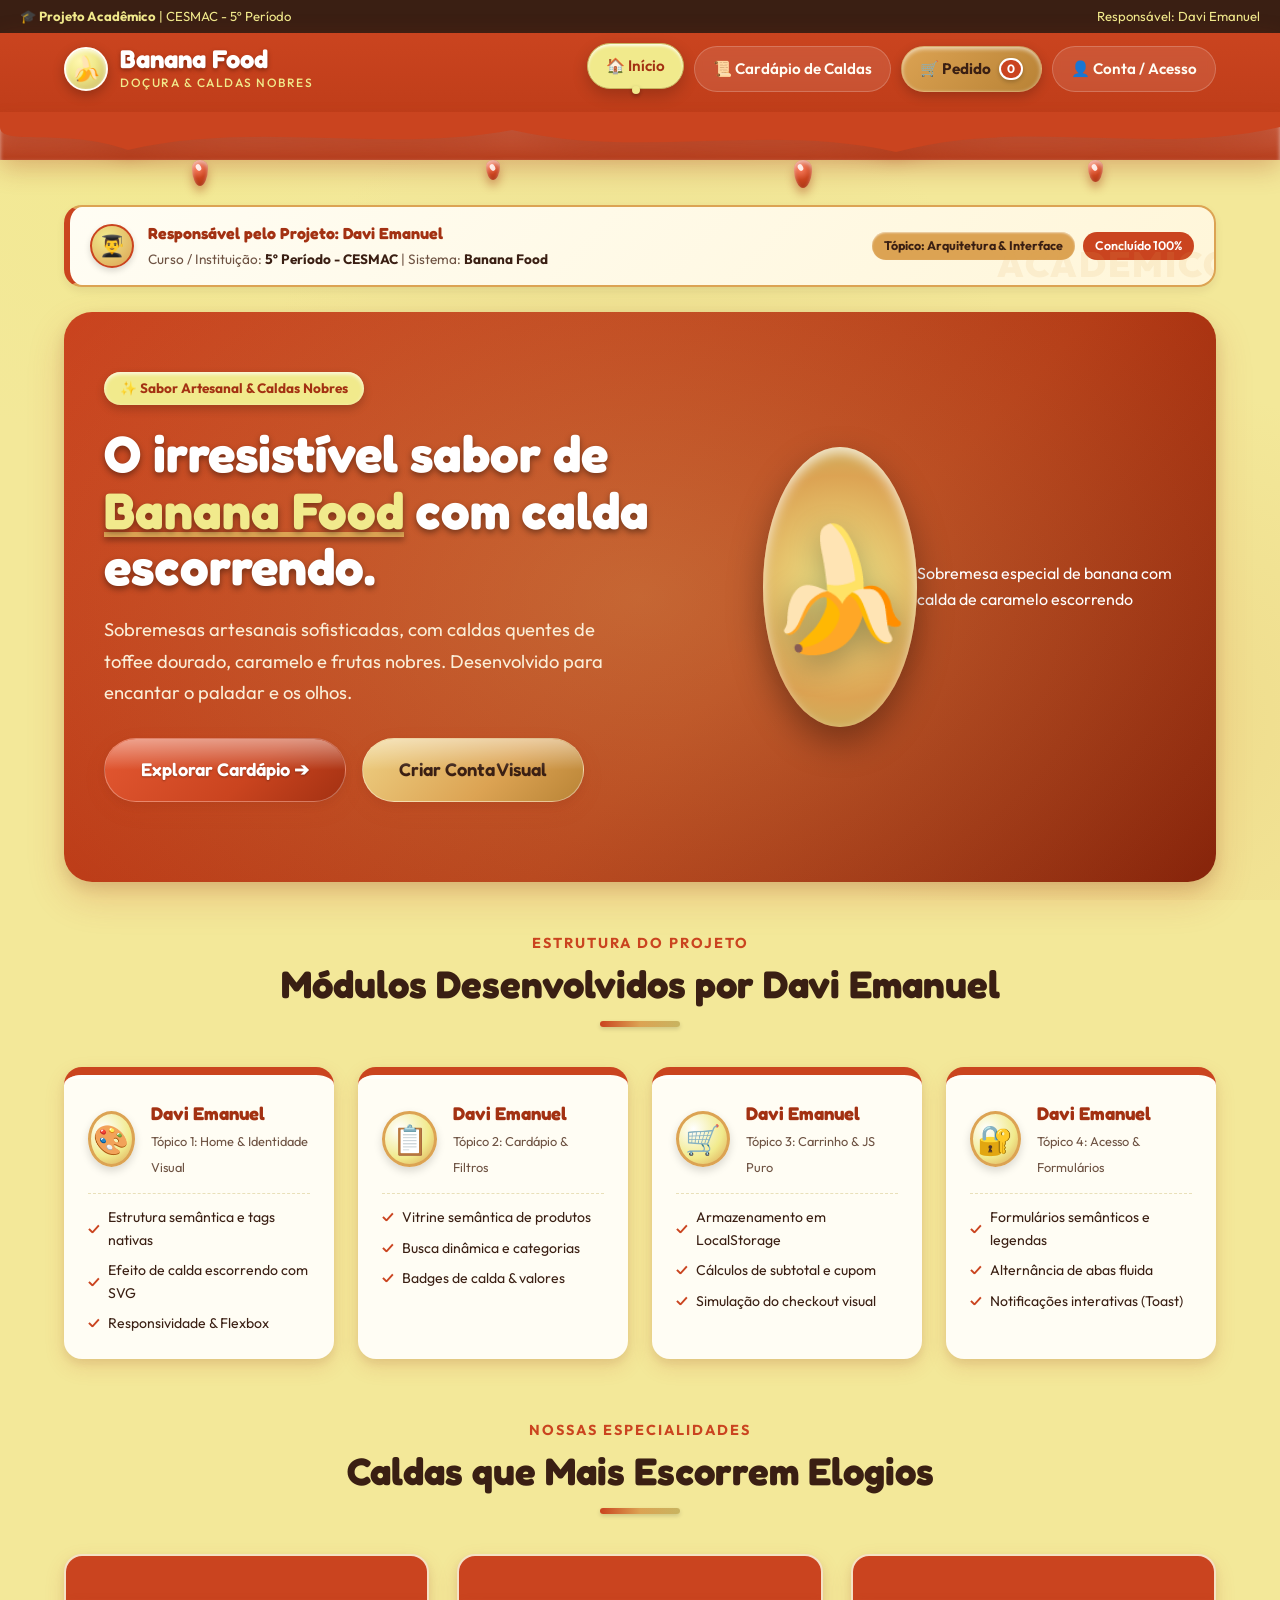
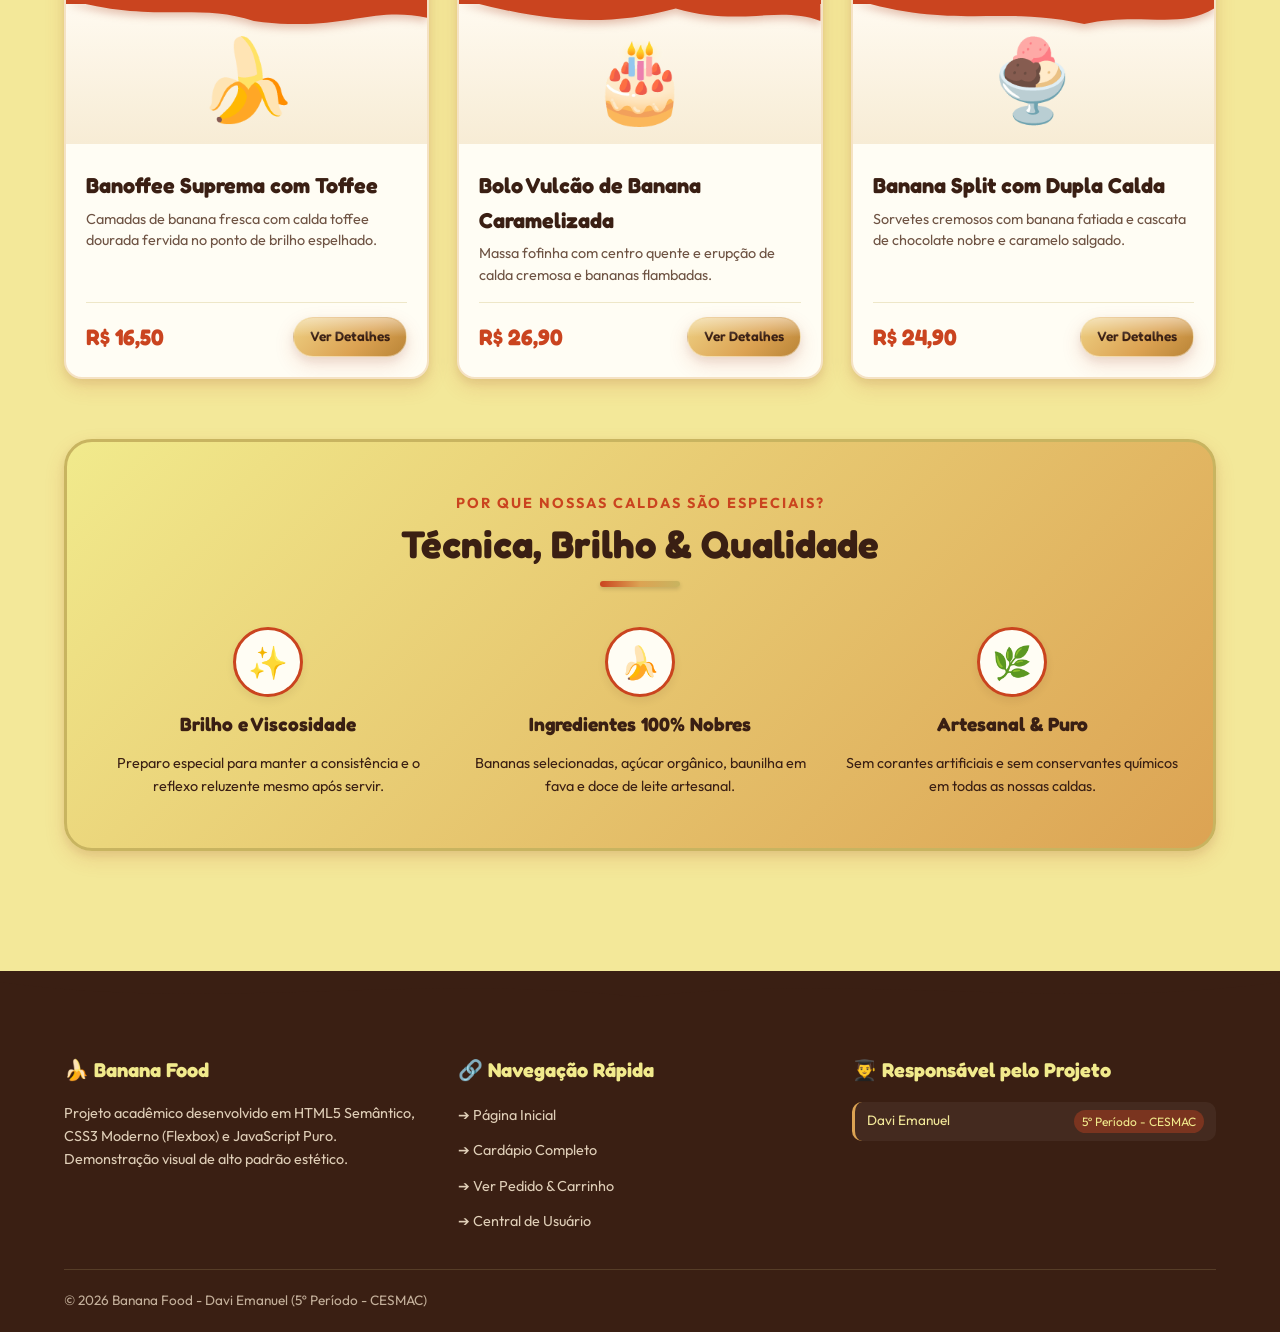
==== index.html @ a963b773 "first commit" ====
<!DOCTYPE html>
<html lang="pt-BR">

<head>
    <meta charset="UTF-8">
    <meta name="viewport" content="width=device-width, initial-scale=1.0">
    <meta name="description"
        content="Banana Food: Projeto Acadêmico CESMAC - Sobremesas com calda escorrendo, brilho e sombras.">
    <title>Banana Food | Projeto Acadêmico CESMAC</title>
    <link rel="stylesheet" href="css/style.css">
    <link rel="stylesheet" href="css/index.css">
</head>

<body>

    <aside class="topo-academico" aria-label="Identificação Acadêmica">
        <span>🎓 <strong>Projeto Acadêmico</strong> | CESMAC - 5º Período</span>
        <aside>
            <span>Responsável: Davi Emanuel</span>
        </aside>
    </aside>

    <header class="site-header">
        <div class="header-conteudo">
            <a href="index.html" class="site-logo" aria-label="Página Inicial do Banana Food">
                <span class="logo-icone" role="img" aria-label="Banana Food">🍌</span>
                <div class="logo-texto">
                    <strong class="logo-titulo">Banana Food</strong>
                    <span class="logo-subtitulo">Doçura & Caldas Nobres</span>
                </div>
            </a>

            <button type="button" class="botao-menu-mobile" id="botao-menu-mobile" aria-label="Abrir Menu de Navegação">
                ☰
            </button>

            <nav class="menu-principal" id="menu-principal-nav" aria-label="Menu Principal">
                <ul class="menu-lista">
                    <li><a href="index.html" class="ativo">🏠 Início</a></li>
                    <li><a href="menu.html">📜 Cardápio de Caldas</a></li>
                    <li>
                        <a href="carrinho.html" class="botao-carrinho-header">
                            🛒 Pedido <span class="contador-carrinho" aria-label="Itens no carrinho">0</span>
                        </a>
                    </li>
                    <li><a href="login-cadastro.html">👤 Conta / Acesso</a></li>
                </ul>
            </nav>
        </div>

        <div class="calda-topo">
            <svg class="calda-onda-svg" viewBox="0 0 1200 48" preserveAspectRatio="none" aria-hidden="true">
                <path
                    d="M0,0 L1200,0 L1200,15 C1080,45 960,5 840,40 C720,10 600,48 480,18 C360,42 240,8 120,38 C60,15 0,35 0,15 Z">
                </path>
            </svg>
            <div class="calda-gotas-container">
                <span class="calda-gota pos-1" aria-hidden="true"></span>
                <span class="calda-gota pos-2" aria-hidden="true"></span>
                <span class="calda-gota pos-3" aria-hidden="true"></span>
                <span class="calda-gota pos-4" aria-hidden="true"></span>
            </div>
        </div>
    </header>

    <main class="conteudo-principal">

        <aside class="cartao-responsavel" aria-label="Responsável pelo Projeto">
            <div class="responsavel-info">
                <span class="responsavel-avatar" role="img" aria-label="Davi Emanuel">👨‍🎓</span>
                <div class="responsavel-detalhes">
                    <h4>Responsável pelo Projeto: Davi Emanuel</h4>
                    <p>Curso / Instituição: <strong>5º Período - CESMAC</strong> | Sistema: <strong>Banana Food</strong>
                    </p>
                </div>
            </div>
            <div class="responsavel-tags">
                <span class="tag-topico">Tópico: Arquitetura & Interface</span>
                <span class="tag-status">Concluído 100%</span>
            </div>
        </aside>

        <section class="hero-banner" aria-labelledby="titulo-hero">
            <div class="hero-conteudo">
                <span class="hero-tag">✨ Sabor Artesanal & Caldas Nobres</span>
                <h1 class="hero-titulo" id="titulo-hero">
                    O irresistível sabor de <span>Banana Food</span> com calda escorrendo.
                </h1>
                <p class="hero-descricao">
                    Sobremesas artesanais sofisticadas, com caldas quentes de toffee dourado, caramelo e frutas nobres.
                    Desenvolvido para encantar o paladar e os olhos.
                </p>
                <div class="hero-acoes">
                    <a href="menu.html" class="btn btn-primary btn-lg">Explorar Cardápio ➔</a>
                    <a href="login-cadastro.html" class="btn btn-secondary btn-lg">Criar Conta Visual</a>
                </div>
            </div>

            <figure class="hero-visual">
                <div class="hero-disco-calda">
                    <span class="emoji-principal" role="img" aria-label="Banana com Calda">🍌</span>
                </div>
                <figcaption class="sr-only">Sobremesa especial de banana com calda de caramelo escorrendo</figcaption>
            </figure>
        </section>

        <section class="secao-academicos" aria-labelledby="titulo-academicos">
            <header class="secao-cabecalho">
                <span class="secao-subtitulo">Estrutura do Projeto</span>
                <h2 class="secao-titulo" id="titulo-academicos">Módulos Desenvolvidos por Davi Emanuel</h2>
                <div class="secao-divisor" aria-hidden="true"></div>
            </header>

            <div class="grid-responsaveis">
                <article class="card-responsavel-projeto">
                    <header class="card-responsavel-header">
                        <span class="responsavel-foto-box" role="img" aria-label="Layout">🎨</span>
                        <div class="responsavel-identificacao">
                            <h3>Davi Emanuel</h3>
                            <span>Tópico 1: Home & Identidade Visual</span>
                        </div>
                    </header>
                    <ul class="card-responsavel-tarefas">
                        <li><span class="icone-check">✓</span> Estrutura semântica e tags nativas</li>
                        <li><span class="icone-check">✓</span> Efeito de calda escorrendo com SVG</li>
                        <li><span class="icone-check">✓</span> Responsividade & Flexbox</li>
                    </ul>
                </article>

                <article class="card-responsavel-projeto">
                    <header class="card-responsavel-header">
                        <span class="responsavel-foto-box" role="img" aria-label="Cardápio">📋</span>
                        <div class="responsavel-identificacao">
                            <h3>Davi Emanuel</h3>
                            <span>Tópico 2: Cardápio & Filtros</span>
                        </div>
                    </header>
                    <ul class="card-responsavel-tarefas">
                        <li><span class="icone-check">✓</span> Vitrine semântica de produtos</li>
                        <li><span class="icone-check">✓</span> Busca dinâmica e categorias</li>
                        <li><span class="icone-check">✓</span> Badges de calda & valores</li>
                    </ul>
                </article>

                <article class="card-responsavel-projeto">
                    <header class="card-responsavel-header">
                        <span class="responsavel-foto-box" role="img" aria-label="Carrinho">🛒</span>
                        <div class="responsavel-identificacao">
                            <h3>Davi Emanuel</h3>
                            <span>Tópico 3: Carrinho & JS Puro</span>
                        </div>
                    </header>
                    <ul class="card-responsavel-tarefas">
                        <li><span class="icone-check">✓</span> Armazenamento em LocalStorage</li>
                        <li><span class="icone-check">✓</span> Cálculos de subtotal e cupom</li>
                        <li><span class="icone-check">✓</span> Simulação do checkout visual</li>
                    </ul>
                </article>

                <article class="card-responsavel-projeto">
                    <header class="card-responsavel-header">
                        <span class="responsavel-foto-box" role="img" aria-label="Autenticação">🔐</span>
                        <div class="responsavel-identificacao">
                            <h3>Davi Emanuel</h3>
                            <span>Tópico 4: Acesso & Formulários</span>
                        </div>
                    </header>
                    <ul class="card-responsavel-tarefas">
                        <li><span class="icone-check">✓</span> Formulários semânticos e legendas</li>
                        <li><span class="icone-check">✓</span> Alternância de abas fluida</li>
                        <li><span class="icone-check">✓</span> Notificações interativas (Toast)</li>
                    </ul>
                </article>
            </div>
        </section>

        <section class="secao-destaques" aria-labelledby="titulo-destaques">
            <header class="secao-cabecalho">
                <span class="secao-subtitulo">Nossas Especialidades</span>
                <h2 class="secao-titulo" id="titulo-destaques">Caldas que Mais Escorrem Elogios</h2>
                <div class="secao-divisor" aria-hidden="true"></div>
            </header>

            <div class="grid-destaques">
                <article class="card-produto-destaque">
                    <header class="card-topo-calda">
                        <svg viewBox="0 0 500 40" preserveAspectRatio="none">
                            <path d="M0,0 C120,40 180,5 260,35 C380,55 420,10 500,30 L500,0 Z"></path>
                        </svg>
                    </header>
                    <figure class="card-imagem-area">
                        <span role="img" aria-label="Banoffee Especial">🍌</span>
                    </figure>
                    <div class="card-corpo">
                        <div class="card-info">
                            <h3>Banoffee Suprema com Toffee</h3>
                            <p>Camadas de banana fresca com calda toffee dourada fervida no ponto de brilho espelhado.
                            </p>
                        </div>
                        <footer class="card-rodape">
                            <span class="preco-tag">R$ 16,50</span>
                            <a href="menu.html" class="btn btn-secondary btn-sm">Ver Detalhes</a>
                        </footer>
                    </div>
                </article>

                <article class="card-produto-destaque">
                    <header class="card-topo-calda">
                        <svg viewBox="0 0 500 40" preserveAspectRatio="none">
                            <path d="M0,0 C100,30 190,50 300,15 C390,45 440,10 500,35 L500,0 Z"></path>
                        </svg>
                    </header>
                    <figure class="card-imagem-area">
                        <span role="img" aria-label="Bolo de Banana">🎂</span>
                    </figure>
                    <div class="card-corpo">
                        <div class="card-info">
                            <h3>Bolo Vulcão de Banana Caramelizada</h3>
                            <p>Massa fofinha com centro quente e erupção de calda cremosa e bananas flambadas.</p>
                        </div>
                        <footer class="card-rodape">
                            <span class="preco-tag">R$ 26,90</span>
                            <a href="menu.html" class="btn btn-secondary btn-sm">Ver Detalhes</a>
                        </footer>
                    </div>
                </article>

                <article class="card-produto-destaque">
                    <header class="card-topo-calda">
                        <svg viewBox="0 0 500 40" preserveAspectRatio="none">
                            <path d="M0,0 C140,50 200,10 320,40 C400,20 450,50 500,15 L500,0 Z"></path>
                        </svg>
                    </header>
                    <figure class="card-imagem-area">
                        <span role="img" aria-label="Banana Split">🍨</span>
                    </figure>
                    <div class="card-corpo">
                        <div class="card-info">
                            <h3>Banana Split com Dupla Calda</h3>
                            <p>Sorvetes cremosos com banana fatiada e cascata de chocolate nobre e caramelo salgado.</p>
                        </div>
                        <footer class="card-rodape">
                            <span class="preco-tag">R$ 24,90</span>
                            <a href="menu.html" class="btn btn-secondary btn-sm">Ver Detalhes</a>
                        </footer>
                    </div>
                </article>
            </div>
        </section>

        <section class="secao-diferenciais" aria-labelledby="titulo-diferenciais">
            <header class="secao-cabecalho">
                <span class="secao-subtitulo">Por que Nossas Caldas São Especiais?</span>
                <h2 class="secao-titulo" id="titulo-diferenciais">Técnica, Brilho & Qualidade</h2>
                <div class="secao-divisor" aria-hidden="true"></div>
            </header>

            <div class="grid-diferenciais">
                <article class="item-diferencial">
                    <div class="diferencial-icone" role="img" aria-label="Efeito de Brilho">✨</div>
                    <h3>Brilho e Viscosidade</h3>
                    <p>Preparo especial para manter a consistência e o reflexo reluzente mesmo após servir.</p>
                </article>

                <article class="item-diferencial">
                    <div class="diferencial-icone" role="img" aria-label="Ingredientes Nobres">🍌</div>
                    <h3>Ingredientes 100% Nobres</h3>
                    <p>Bananas selecionadas, açúcar orgânico, baunilha em fava e doce de leite artesanal.</p>
                </article>

                <article class="item-diferencial">
                    <div class="diferencial-icone" role="img" aria-label="Sem Conservantes">🌿</div>
                    <h3>Artesanal & Puro</h3>
                    <p>Sem corantes artificiais e sem conservantes químicos em todas as nossas caldas.</p>
                </article>
            </div>
        </section>

    </main>

    <footer class="site-footer">
        <svg class="footer-onda-superior" viewBox="0 0 1200 35" preserveAspectRatio="none" aria-hidden="true">
            <path d="M0,35 L1200,35 L1200,10 C1000,40 800,0 600,25 C400,0 200,40 0,10 Z"></path>
        </svg>

        <div class="footer-conteudo">
            <div class="footer-grid">
                <section class="footer-coluna">
                    <h3>🍌 Banana Food</h3>
                    <p>
                        Projeto acadêmico desenvolvido em HTML5 Semântico, CSS3 Moderno (Flexbox) e JavaScript Puro.
                        Demonstração visual de alto padrão estético.
                    </p>
                </section>

                <nav class="footer-coluna" aria-label="Links do Rodapé">
                    <h3>🔗 Navegação Rápida</h3>
                    <ul class="footer-links">
                        <li><a href="index.html">➔ Página Inicial</a></li>
                        <li><a href="menu.html">➔ Cardápio Completo</a></li>
                        <li><a href="carrinho.html">➔ Ver Pedido & Carrinho</a></li>
                        <li><a href="login-cadastro.html">➔ Central de Usuário</a></li>
                    </ul>
                </nav>

                <section class="footer-coluna">
                    <h3>👨‍🎓 Responsável pelo Projeto</h3>
                    <div class="footer-autores">
                        <div class="autor-item">
                            <span>Davi Emanuel</span>
                            <span class="funcao">5º Período - CESMAC</span>
                        </div>
                    </div>
                </section>
            </div>

            <div class="footer-inferior">
                <p>© 2026 Banana Food - Davi Emanuel (5º Período - CESMAC)</p>
            </div>
        </div>
    </footer>

    <script src="js/script.js"></script>
</body>

</html>
---- css/style.css ----
@import url('https://fonts.googleapis.com/css2?family=Fredoka:wght@400;500;600;700&family=Outfit:wght@300;400;500;600;700&display=swap');

:root {
    --color-primary: #CA441F;
    --color-primary-dark: #A33112;
    --color-secondary: #DCA353;
    --color-secondary-dark: #B98436;
    --color-accent: #C8B460;
    --color-light: #F1EA8C;
    --color-bg: #F3E899;

    --color-surface: #FFFDF4;
    --color-surface-translucent: rgba(255, 253, 244, 0.88);
    --color-text-dark: #3A1F13;
    --color-text-muted: #6E5343;
    --color-white: #FFFFFF;

    --shadow-sm: 0 4px 8px rgba(58, 31, 19, 0.08);
    --shadow-md: 0 8px 20px rgba(202, 68, 31, 0.15), 0 4px 8px rgba(58, 31, 19, 0.08);
    --shadow-lg: 0 16px 36px rgba(202, 68, 31, 0.22), 0 6px 14px rgba(58, 31, 19, 0.12);
    --shadow-drip: 0 10px 20px rgba(163, 49, 18, 0.35);

    --gloss-highlight: linear-gradient(180deg, rgba(255, 255, 255, 0.6) 0%, rgba(255, 255, 255, 0.1) 45%, rgba(255, 255, 255, 0) 50%, rgba(255, 255, 255, 0.2) 100%);
    --gloss-sheen: radial-gradient(circle at 30% 20%, rgba(255, 255, 255, 0.8) 0%, rgba(255, 255, 255, 0) 60%);

    --font-display: 'Fredoka', cursive, sans-serif;
    --font-body: 'Outfit', -apple-system, BlinkMacSystemFont, sans-serif;

    --radius-sm: 10px;
    --radius-md: 18px;
    --radius-lg: 28px;
    --radius-pill: 9999px;
    --transition-normal: all 0.3s cubic-bezier(0.25, 0.8, 0.25, 1);
    --transition-bounce: all 0.4s cubic-bezier(0.34, 1.56, 0.64, 1);
}

* {
    margin: 0;
    padding: 0;
    box-sizing: border-box;
}

html {
    scroll-behavior: smooth;
    font-size: 16px;
}

body {
    font-family: var(--font-body);
    background-color: var(--color-bg);
    background-image:
        radial-gradient(circle at 10% 20%, rgba(241, 234, 140, 0.45) 0%, transparent 20%),
        radial-gradient(circle at 90% 80%, rgba(220, 163, 83, 0.2) 0%, transparent 25%),
        radial-gradient(circle at 50% 50%, rgba(200, 180, 96, 0.15) 0%, transparent 50%);
    background-attachment: fixed;
    color: var(--color-text-dark);
    min-height: 100vh;
    display: flex;
    flex-direction: column;
    line-height: 1.6;
    overflow-x: hidden;
}

.calda-topo {
    position: relative;
    width: 100%;
    background: var(--color-primary);
    background-image: linear-gradient(180deg, rgba(255, 255, 255, 0.25) 0%, rgba(0, 0, 0, 0.1) 100%);
    box-shadow: inset 0 2px 4px rgba(255, 255, 255, 0.6);
    z-index: 20;
}

.calda-onda-svg {
    display: block;
    width: 100%;
    height: 48px;
    fill: var(--color-primary);
    filter: drop-shadow(0 8px 8px rgba(163, 49, 18, 0.35));
}

.calda-onda-svg.secundaria {
    fill: var(--color-secondary);
    filter: drop-shadow(0 6px 6px rgba(185, 132, 54, 0.35));
}

.calda-onda-svg.invertida {
    transform: rotate(180deg);
}

.calda-gotas-container {
    position: absolute;
    top: 100%;
    left: 0;
    width: 100%;
    pointer-events: none;
    overflow: visible;
    height: 40px;
}

.calda-gota {
    position: absolute;
    width: 18px;
    height: 24px;
    background: radial-gradient(circle at 35% 30%, #ff8364 0%, var(--color-primary) 50%, var(--color-primary-dark) 100%);
    border-radius: 50% 50% 50% 50% / 30% 30% 70% 70%;
    box-shadow: 0 6px 10px rgba(163, 49, 18, 0.4), inset 0 3px 4px rgba(255, 255, 255, 0.6);
    animation: pingaCalda 3.5s ease-in-out infinite;
}

.calda-gota::after {
    content: '';
    position: absolute;
    top: 4px;
    left: 4px;
    width: 5px;
    height: 7px;
    background: rgba(255, 255, 255, 0.85);
    border-radius: 50%;
    transform: rotate(-30deg);
}

.calda-gota.pos-1 {
    left: 15%;
    animation-delay: 0.2s;
    height: 26px;
    width: 16px;
}

.calda-gota.pos-2 {
    left: 38%;
    animation-delay: 1.6s;
    height: 20px;
    width: 14px;
}

.calda-gota.pos-3 {
    left: 62%;
    animation-delay: 0.9s;
    height: 28px;
    width: 18px;
}

.calda-gota.pos-4 {
    left: 85%;
    animation-delay: 2.3s;
    height: 22px;
    width: 15px;
}

@keyframes pingaCalda {

    0%,
    100% {
        transform: translateY(0) scaleY(1);
    }

    50% {
        transform: translateY(8px) scaleY(1.15) scaleX(0.9);
    }

    70% {
        transform: translateY(12px) scaleY(1.25) scaleX(0.85);
    }
}

.borda-escorrendo {
    position: relative;
    border-radius: var(--radius-md);
    border: 3px solid var(--color-secondary);
    background: var(--color-surface);
    box-shadow: var(--shadow-md);
    overflow: hidden;
}

.borda-escorrendo::before {
    content: '';
    position: absolute;
    top: 0;
    left: 0;
    right: 0;
    height: 12px;
    background: linear-gradient(90deg, var(--color-primary), var(--color-secondary), var(--color-accent));
    box-shadow: inset 0 2px 4px rgba(255, 255, 255, 0.7);
}

header.site-header {
    position: sticky;
    top: 0;
    z-index: 1000;
    background: linear-gradient(180deg, var(--color-primary) 0%, #ba3a17 95%, transparent 100%);
    box-shadow: 0 8px 24px rgba(163, 49, 18, 0.3);
}

.topo-academico {
    background-color: var(--color-text-dark);
    color: var(--color-light);
    padding: 6px 20px;
    font-size: 0.82rem;
    display: flex;
    justify-content: space-between;
    align-items: center;
    flex-wrap: wrap;
    gap: 10px;
}

.topo-academico strong {
    color: var(--color-light);
}

.topo-academico aside {
    display: flex;
    align-items: center;
    gap: 12px;
}

.badge-academico {
    background: var(--color-secondary);
    color: var(--color-text-dark);
    padding: 2px 10px;
    border-radius: var(--radius-pill);
    font-weight: 700;
    font-size: 0.75rem;
    letter-spacing: 0.5px;
    box-shadow: 0 2px 5px rgba(0, 0, 0, 0.2);
}

.header-conteudo {
    max-width: 1200px;
    margin: 0 auto;
    padding: 12px 24px 20px 24px;
    display: flex;
    justify-content: space-between;
    align-items: center;
    gap: 20px;
}

.site-logo {
    display: flex;
    align-items: center;
    gap: 12px;
    text-decoration: none;
    color: var(--color-white);
    transition: var(--transition-bounce);
}

.site-logo:hover {
    transform: scale(1.04) rotate(-1deg);
}

.logo-icone {
    width: 44px;
    height: 44px;
    background: radial-gradient(circle at 35% 30%, #fff7b0 0%, var(--color-light) 40%, var(--color-accent) 100%);
    border-radius: 50%;
    display: flex;
    align-items: center;
    justify-content: center;
    font-size: 1.5rem;
    box-shadow: 0 4px 12px rgba(0, 0, 0, 0.25), inset 0 2px 4px rgba(255, 255, 255, 0.8);
    border: 2px solid var(--color-surface);
}

.logo-texto {
    display: flex;
    flex-direction: column;
}

.logo-titulo {
    font-family: var(--font-display);
    font-size: 1.6rem;
    font-weight: 700;
    line-height: 1.1;
    color: var(--color-white);
    text-shadow: 0 2px 4px rgba(90, 24, 6, 0.6);
}

.logo-subtitulo {
    font-size: 0.75rem;
    font-weight: 500;
    color: var(--color-light);
    letter-spacing: 1.5px;
    text-transform: uppercase;
}

nav.menu-principal {
    display: flex;
    align-items: center;
}

ul.menu-lista {
    display: flex;
    list-style: none;
    gap: 10px;
    align-items: center;
}

ul.menu-lista li a {
    position: relative;
    display: inline-flex;
    align-items: center;
    gap: 8px;
    padding: 10px 18px;
    color: var(--color-surface);
    text-decoration: none;
    font-weight: 600;
    font-size: 0.95rem;
    border-radius: var(--radius-pill);
    transition: var(--transition-bounce);
    background: rgba(255, 255, 255, 0.1);
    border: 1px solid rgba(255, 255, 255, 0.2);
    backdrop-filter: blur(4px);
}

ul.menu-lista li a:hover,
ul.menu-lista li a.ativo {
    background: var(--color-light);
    color: var(--color-primary-dark);
    border-color: var(--color-accent);
    box-shadow: 0 6px 16px rgba(0, 0, 0, 0.2), inset 0 2px 3px rgba(255, 255, 255, 0.8);
    transform: translateY(-3px);
}

ul.menu-lista li a.ativo::after {
    content: '';
    position: absolute;
    bottom: -6px;
    left: 50%;
    transform: translateX(-50%);
    width: 8px;
    height: 8px;
    background: var(--color-light);
    border-radius: 50%;
    box-shadow: 0 2px 4px rgba(0, 0, 0, 0.3);
}

.botao-carrinho-header {
    position: relative;
    background: linear-gradient(135deg, var(--color-secondary) 0%, #b88235 100%) !important;
    color: var(--color-text-dark) !important;
    font-weight: 700 !important;
    box-shadow: 0 4px 12px rgba(0, 0, 0, 0.2), inset 0 2px 4px rgba(255, 255, 255, 0.6) !important;
}

.contador-carrinho {
    display: inline-flex;
    align-items: center;
    justify-content: center;
    background: var(--color-primary);
    color: var(--color-white);
    min-width: 22px;
    height: 22px;
    padding: 0 6px;
    border-radius: var(--radius-pill);
    font-size: 0.75rem;
    font-weight: 700;
    border: 2px solid var(--color-white);
    box-shadow: 0 2px 4px rgba(0, 0, 0, 0.2);
}

.botao-menu-mobile {
    display: none;
    background: rgba(255, 255, 255, 0.15);
    border: 1px solid rgba(255, 255, 255, 0.3);
    color: var(--color-white);
    font-size: 1.5rem;
    padding: 8px 14px;
    border-radius: var(--radius-sm);
    cursor: pointer;
    transition: var(--transition-normal);
}

.botao-menu-mobile:hover {
    background: rgba(255, 255, 255, 0.3);
}

.cartao-responsavel {
    background: linear-gradient(135deg, var(--color-surface) 0%, #fff6d9 100%);
    border: 2px solid var(--color-secondary);
    border-left: 6px solid var(--color-primary);
    border-radius: var(--radius-md);
    padding: 14px 20px;
    margin: 15px 0 25px 0;
    display: flex;
    align-items: center;
    justify-content: space-between;
    flex-wrap: wrap;
    gap: 15px;
    box-shadow: var(--shadow-sm);
    position: relative;
    overflow: hidden;
}

.cartao-responsavel::after {
    content: 'ACADÊMICO';
    position: absolute;
    right: -20px;
    bottom: -8px;
    font-size: 2.2rem;
    font-weight: 900;
    color: rgba(220, 163, 83, 0.12);
    pointer-events: none;
    letter-spacing: 2px;
}

.responsavel-info {
    display: flex;
    align-items: center;
    gap: 14px;
}

.responsavel-avatar {
    width: 44px;
    height: 44px;
    border-radius: 50%;
    background: radial-gradient(circle at 35% 30%, var(--color-light) 0%, var(--color-secondary) 100%);
    display: flex;
    align-items: center;
    justify-content: center;
    font-size: 1.3rem;
    border: 2px solid var(--color-primary);
    box-shadow: 0 3px 6px rgba(0, 0, 0, 0.15);
}

.responsavel-detalhes h4 {
    font-family: var(--font-display);
    font-size: 1rem;
    color: var(--color-primary-dark);
    margin-bottom: 2px;
}

.responsavel-detalhes p {
    font-size: 0.85rem;
    color: var(--color-text-muted);
}

.responsavel-detalhes strong {
    color: var(--color-text-dark);
}

.responsavel-tags {
    display: flex;
    gap: 8px;
    flex-wrap: wrap;
}

.tag-topico {
    background: var(--color-secondary);
    color: var(--color-text-dark);
    font-size: 0.78rem;
    font-weight: 700;
    padding: 4px 12px;
    border-radius: var(--radius-pill);
    box-shadow: inset 0 1px 2px rgba(255, 255, 255, 0.6);
}

.tag-status {
    background: var(--color-primary);
    color: var(--color-white);
    font-size: 0.78rem;
    font-weight: 600;
    padding: 4px 12px;
    border-radius: var(--radius-pill);
}

.btn {
    position: relative;
    display: inline-flex;
    align-items: center;
    justify-content: center;
    gap: 10px;
    padding: 12px 26px;
    font-family: var(--font-display);
    font-size: 1rem;
    font-weight: 600;
    text-decoration: none;
    border: none;
    border-radius: var(--radius-pill);
    cursor: pointer;
    transition: var(--transition-bounce);
    overflow: hidden;
    box-shadow: var(--shadow-md);
}

.btn::before {
    content: '';
    position: absolute;
    top: 0;
    left: 0;
    right: 0;
    height: 50%;
    background: linear-gradient(180deg, rgba(255, 255, 255, 0.45) 0%, rgba(255, 255, 255, 0) 100%);
    border-radius: var(--radius-pill) var(--radius-pill) 0 0;
    pointer-events: none;
}

.btn:hover {
    transform: translateY(-4px) scale(1.02);
    box-shadow: var(--shadow-lg);
}

.btn:active {
    transform: translateY(0) scale(0.98);
}

.btn-primary {
    background: linear-gradient(135deg, #e45832 0%, var(--color-primary) 60%, var(--color-primary-dark) 100%);
    color: var(--color-white);
    border: 1px solid rgba(255, 255, 255, 0.3);
    text-shadow: 0 1px 2px rgba(0, 0, 0, 0.3);
}

.btn-secondary {
    background: linear-gradient(135deg, #eed083 0%, var(--color-secondary) 60%, var(--color-secondary-dark) 100%);
    color: var(--color-text-dark);
    border: 1px solid rgba(255, 255, 255, 0.4);
}

.btn-accent {
    background: linear-gradient(135deg, var(--color-light) 0%, var(--color-accent) 100%);
    color: var(--color-text-dark);
}

.btn-outline {
    background: transparent;
    color: var(--color-primary);
    border: 2px solid var(--color-primary);
}

.btn-outline:hover {
    background: var(--color-primary);
    color: var(--color-white);
}

.btn-sm {
    padding: 8px 16px;
    font-size: 0.85rem;
}

.btn-lg {
    padding: 16px 36px;
    font-size: 1.15rem;
}

main.conteudo-principal {
    flex: 1;
    max-width: 1200px;
    width: 100%;
    margin: 0 auto;
    padding: 30px 24px 60px 24px;
}

.secao-cabecalho {
    text-align: center;
    margin-bottom: 40px;
    position: relative;
}

.secao-subtitulo {
    color: var(--color-primary);
    font-weight: 700;
    text-transform: uppercase;
    letter-spacing: 2px;
    font-size: 0.9rem;
    margin-bottom: 6px;
    display: block;
}

.secao-titulo {
    font-family: var(--font-display);
    font-size: 2.4rem;
    color: var(--color-text-dark);
    line-height: 1.2;
}

.secao-divisor {
    width: 80px;
    height: 6px;
    background: linear-gradient(90deg, var(--color-primary), var(--color-secondary), var(--color-accent));
    margin: 14px auto 0 auto;
    border-radius: var(--radius-pill);
    box-shadow: 0 2px 4px rgba(0, 0, 0, 0.15);
}

#toast-container {
    position: fixed;
    bottom: 25px;
    right: 25px;
    z-index: 9999;
    display: flex;
    flex-direction: column;
    gap: 10px;
    pointer-events: none;
}

.toast {
    pointer-events: auto;
    background: var(--color-surface);
    border-left: 6px solid var(--color-primary);
    border-radius: var(--radius-md);
    padding: 14px 20px;
    display: flex;
    align-items: center;
    gap: 12px;
    min-width: 280px;
    max-width: 380px;
    box-shadow: var(--shadow-lg);
    animation: slideInToast 0.35s cubic-bezier(0.34, 1.56, 0.64, 1) forwards;
    color: var(--color-text-dark);
    font-size: 0.9rem;
    border-top: 1px solid rgba(220, 163, 83, 0.3);
    border-right: 1px solid rgba(220, 163, 83, 0.3);
    border-bottom: 1px solid rgba(220, 163, 83, 0.3);
}

.toast.sucesso {
    border-left-color: #2e8b57;
}

.toast.alerta {
    border-left-color: var(--color-secondary);
}

.toast-icone {
    font-size: 1.4rem;
}

@keyframes slideInToast {
    from {
        opacity: 0;
        transform: translateX(100%) scale(0.9);
    }

    to {
        opacity: 1;
        transform: translateX(0) scale(1);
    }
}

footer.site-footer {
    background: var(--color-text-dark);
    color: var(--color-bg);
    position: relative;
    margin-top: auto;
}

.footer-onda-superior {
    position: relative;
    top: 1px;
    width: 100%;
    height: 35px;
    fill: var(--color-text-dark);
}

.footer-conteudo {
    max-width: 1200px;
    margin: 0 auto;
    padding: 40px 24px 20px 24px;
    display: flex;
    flex-direction: column;
    gap: 35px;
}

.footer-grid {
    display: flex;
    justify-content: space-between;
    flex-wrap: wrap;
    gap: 30px;
}

.footer-coluna {
    flex: 1;
    min-width: 240px;
}

.footer-coluna h3 {
    font-family: var(--font-display);
    font-size: 1.25rem;
    color: var(--color-light);
    margin-bottom: 16px;
    display: flex;
    align-items: center;
    gap: 8px;
}

.footer-coluna p {
    color: #dfceb7;
    font-size: 0.9rem;
    line-height: 1.6;
}

.footer-links {
    list-style: none;
    display: flex;
    flex-direction: column;
    gap: 10px;
}

.footer-links li a {
    color: #dfceb7;
    text-decoration: none;
    font-size: 0.9rem;
    transition: var(--transition-normal);
    display: inline-flex;
    align-items: center;
    gap: 6px;
}

.footer-links li a:hover {
    color: var(--color-light);
    transform: translateX(5px);
}

.footer-autores {
    display: flex;
    flex-direction: column;
    gap: 8px;
    font-size: 0.85rem;
}

.autor-item {
    background: rgba(255, 255, 255, 0.05);
    padding: 8px 12px;
    border-radius: var(--radius-sm);
    border-left: 3px solid var(--color-secondary);
    display: flex;
    justify-content: space-between;
    align-items: center;
}

.autor-item span.funcao {
    color: var(--color-light);
    font-size: 0.75rem;
    background: rgba(202, 68, 31, 0.4);
    padding: 2px 8px;
    border-radius: var(--radius-pill);
}

.footer-inferior {
    border-top: 1px solid rgba(243, 232, 153, 0.15);
    padding-top: 20px;
    display: flex;
    justify-content: space-between;
    align-items: center;
    flex-wrap: wrap;
    gap: 15px;
    font-size: 0.85rem;
    color: #c4b09b;
}

@media (max-width: 900px) {
    .botao-menu-mobile {
        display: block;
    }

    nav.menu-principal {
        display: none;
        position: absolute;
        top: 100%;
        left: 0;
        width: 100%;
        background: var(--color-primary-dark);
        padding: 20px;
        box-shadow: 0 10px 20px rgba(0, 0, 0, 0.3);
        border-bottom: 3px solid var(--color-secondary);
    }

    nav.menu-principal.aberto {
        display: block;
        animation: fadeInDown 0.3s ease forwards;
    }

    ul.menu-lista {
        flex-direction: column;
        width: 100%;
        align-items: stretch;
    }

    ul.menu-lista li a {
        justify-content: center;
        padding: 12px 20px;
    }
}

@keyframes fadeInDown {
    from {
        opacity: 0;
        transform: translateY(-10px);
    }

    to {
        opacity: 1;
        transform: translateY(0);
    }
}
---- css/index.css ----
section.hero-banner {
  position: relative;
  background: linear-gradient(135deg, #CA441F 0%, #b33814 60%, #87250b 100%);
  border-radius: var(--radius-lg);
  padding: 60px 40px 80px 40px;
  color: var(--color-white);
  box-shadow: var(--shadow-lg);
  margin-bottom: 50px;
  overflow: hidden;
  display: flex;
  align-items: center;
  justify-content: space-between;
  gap: 40px;
}

section.hero-banner::before {
  content: '';
  position: absolute;
  top: -50%;
  left: -20%;
  width: 140%;
  height: 200%;
  background: radial-gradient(ellipse at center, rgba(241, 234, 140, 0.25) 0%, transparent 60%);
  pointer-events: none;
}

.hero-conteudo {
  flex: 1.2;
  position: relative;
  z-index: 2;
  display: flex;
  flex-direction: column;
  gap: 20px;
}

.hero-tag {
  align-self: flex-start;
  background: var(--color-light);
  color: var(--color-primary-dark);
  font-weight: 700;
  font-size: 0.85rem;
  padding: 6px 16px;
  border-radius: var(--radius-pill);
  box-shadow: 0 4px 10px rgba(0, 0, 0, 0.2), inset 0 2px 4px rgba(255, 255, 255, 0.8);
  display: inline-flex;
  align-items: center;
  gap: 6px;
}

.hero-titulo {
  font-family: var(--font-display);
  font-size: 3.2rem;
  line-height: 1.1;
  text-shadow: 0 3px 6px rgba(0, 0, 0, 0.4);
}

.hero-titulo span {
  color: var(--color-light);
  text-decoration: underline;
  text-decoration-color: var(--color-secondary);
}

.hero-descricao {
  font-size: 1.15rem;
  color: #faeed7;
  max-width: 540px;
  line-height: 1.7;
}

.hero-acoes {
  display: flex;
  gap: 16px;
  flex-wrap: wrap;
  margin-top: 10px;
}

.hero-visual {
  flex: 0.8;
  display: flex;
  justify-content: center;
  align-items: center;
  position: relative;
  z-index: 2;
}

.hero-disco-calda {
  position: relative;
  width: 280px;
  height: 280px;
  background: radial-gradient(circle, var(--color-light) 0%, var(--color-secondary) 70%, var(--color-accent) 100%);
  border-radius: 50%;
  display: flex;
  align-items: center;
  justify-content: center;
  box-shadow: 0 15px 35px rgba(0, 0, 0, 0.35), inset 0 6px 12px rgba(255, 255, 255, 0.7);
  animation: flutuarHero 4s ease-in-out infinite alternate;
}

.hero-disco-calda .emoji-principal {
  font-size: 7.5rem;
  filter: drop-shadow(0 10px 15px rgba(0, 0, 0, 0.3));
}

.hero-calda-escorrendo-topo {
  position: absolute;
  top: 0;
  left: 0;
  width: 100%;
  height: 90px;
  background: radial-gradient(circle at 50% 0%, var(--color-primary-dark) 0%, transparent 80%);
  pointer-events: none;
}

@keyframes flutuarHero {
  0% {
    transform: translateY(0px) rotate(0deg);
  }

  100% {
    transform: translateY(-15px) rotate(3deg);
  }
}

section.secao-academicos {
  margin-bottom: 60px;
}

.grid-responsaveis {
  display: grid;
  grid-template-columns: repeat(auto-fit, minmax(260px, 1fr));
  gap: 24px;
}

.card-responsavel-projeto {
  background: var(--color-surface);
  border-radius: var(--radius-md);
  border-top: 8px solid var(--color-primary);
  box-shadow: var(--shadow-md);
  padding: 24px;
  display: flex;
  flex-direction: column;
  gap: 14px;
  position: relative;
  transition: var(--transition-bounce);
  overflow: hidden;
}

.card-responsavel-projeto::before {
  content: '';
  position: absolute;
  top: 0;
  left: 0;
  width: 100%;
  height: 4px;
  background: linear-gradient(90deg, rgba(255, 255, 255, 0.8), transparent);
}

.card-responsavel-projeto:hover {
  transform: translateY(-8px);
  box-shadow: var(--shadow-lg);
  border-top-color: var(--color-secondary);
}

.card-responsavel-header {
  display: flex;
  align-items: center;
  gap: 16px;
}

.responsavel-foto-box {
  width: 56px;
  height: 56px;
  border-radius: 50%;
  background: radial-gradient(circle at 30% 30%, #fff 0%, var(--color-light) 60%, var(--color-secondary) 100%);
  display: flex;
  align-items: center;
  justify-content: center;
  font-size: 1.8rem;
  border: 3px solid var(--color-secondary);
  box-shadow: 0 4px 8px rgba(0, 0, 0, 0.15);
}

.responsavel-identificacao h3 {
  font-family: var(--font-display);
  font-size: 1.15rem;
  color: var(--color-primary-dark);
}

.responsavel-identificacao span {
  font-size: 0.8rem;
  color: var(--color-text-muted);
}

.card-responsavel-tarefas {
  list-style: none;
  font-size: 0.88rem;
  display: flex;
  flex-direction: column;
  gap: 8px;
  border-top: 1px dashed rgba(200, 180, 96, 0.4);
  padding-top: 12px;
}

.card-responsavel-tarefas li {
  display: flex;
  align-items: center;
  gap: 8px;
  color: var(--color-text-dark);
}

.card-responsavel-tarefas li span.icone-check {
  color: var(--color-primary);
  font-weight: bold;
}

section.secao-destaques {
  margin-bottom: 60px;
}

.grid-destaques {
  display: grid;
  grid-template-columns: repeat(auto-fit, minmax(280px, 1fr));
  gap: 28px;
}

.card-produto-destaque {
  background: var(--color-surface);
  border-radius: var(--radius-md);
  box-shadow: var(--shadow-md);
  overflow: hidden;
  display: flex;
  flex-direction: column;
  transition: var(--transition-bounce);
  border: 2px solid rgba(220, 163, 83, 0.3);
  position: relative;
}

.card-produto-destaque:hover {
  transform: translateY(-8px);
  box-shadow: var(--shadow-lg);
}

.card-topo-calda {
  position: relative;
  background: var(--color-primary);
  height: 48px;
}

.card-topo-calda svg {
  position: absolute;
  bottom: -20px;
  left: 0;
  width: 100%;
  height: 25px;
  fill: var(--color-primary);
  filter: drop-shadow(0 4px 4px rgba(163, 49, 18, 0.3));
}

.card-imagem-area {
  padding: 10px 20px 0 20px;
  text-align: center;
  font-size: 5rem;
  background: linear-gradient(180deg, #fffaf0 0%, #f7ecd5 100%);
  display: flex;
  justify-content: center;
  align-items: center;
  height: 140px;
}

.card-corpo {
  padding: 24px 20px 20px 20px;
  display: flex;
  flex-direction: column;
  flex: 1;
  justify-content: space-between;
  gap: 16px;
}

.card-info h3 {
  font-family: var(--font-display);
  font-size: 1.35rem;
  color: var(--color-text-dark);
  margin-bottom: 6px;
}

.card-info p {
  font-size: 0.9rem;
  color: var(--color-text-muted);
  line-height: 1.5;
}

.card-rodape {
  display: flex;
  align-items: center;
  justify-content: space-between;
  border-top: 1px solid rgba(200, 180, 96, 0.3);
  padding-top: 14px;
}

.preco-tag {
  font-family: var(--font-display);
  font-size: 1.4rem;
  font-weight: 700;
  color: var(--color-primary);
}

section.secao-diferenciais {
  background: linear-gradient(135deg, var(--color-light) 0%, var(--color-secondary) 100%);
  border-radius: var(--radius-lg);
  padding: 50px 30px;
  margin-bottom: 60px;
  box-shadow: var(--shadow-md);
  border: 3px solid var(--color-accent);
}

.grid-diferenciais {
  display: flex;
  justify-content: space-around;
  flex-wrap: wrap;
  gap: 30px;
}

.item-diferencial {
  flex: 1;
  min-width: 220px;
  text-align: center;
  display: flex;
  flex-direction: column;
  align-items: center;
  gap: 12px;
}

.diferencial-icone {
  width: 70px;
  height: 70px;
  background: var(--color-surface);
  border-radius: 50%;
  display: flex;
  align-items: center;
  justify-content: center;
  font-size: 2rem;
  box-shadow: var(--shadow-sm);
  border: 3px solid var(--color-primary);
}

.item-diferencial h3 {
  font-family: var(--font-display);
  font-size: 1.2rem;
  color: var(--color-text-dark);
}

.item-diferencial p {
  font-size: 0.9rem;
  color: var(--color-text-dark);
}

@media (max-width: 860px) {
  section.hero-banner {
    flex-direction: column;
    text-align: center;
    padding: 40px 20px;
  }

  .hero-tag {
    align-self: center;
  }

  .hero-acoes {
    justify-content: center;
  }

  .hero-titulo {
    font-size: 2.3rem;
  }

  .hero-disco-calda {
    width: 200px;
    height: 200px;
  }

  .hero-disco-calda .emoji-principal {
    font-size: 5rem;
  }
}
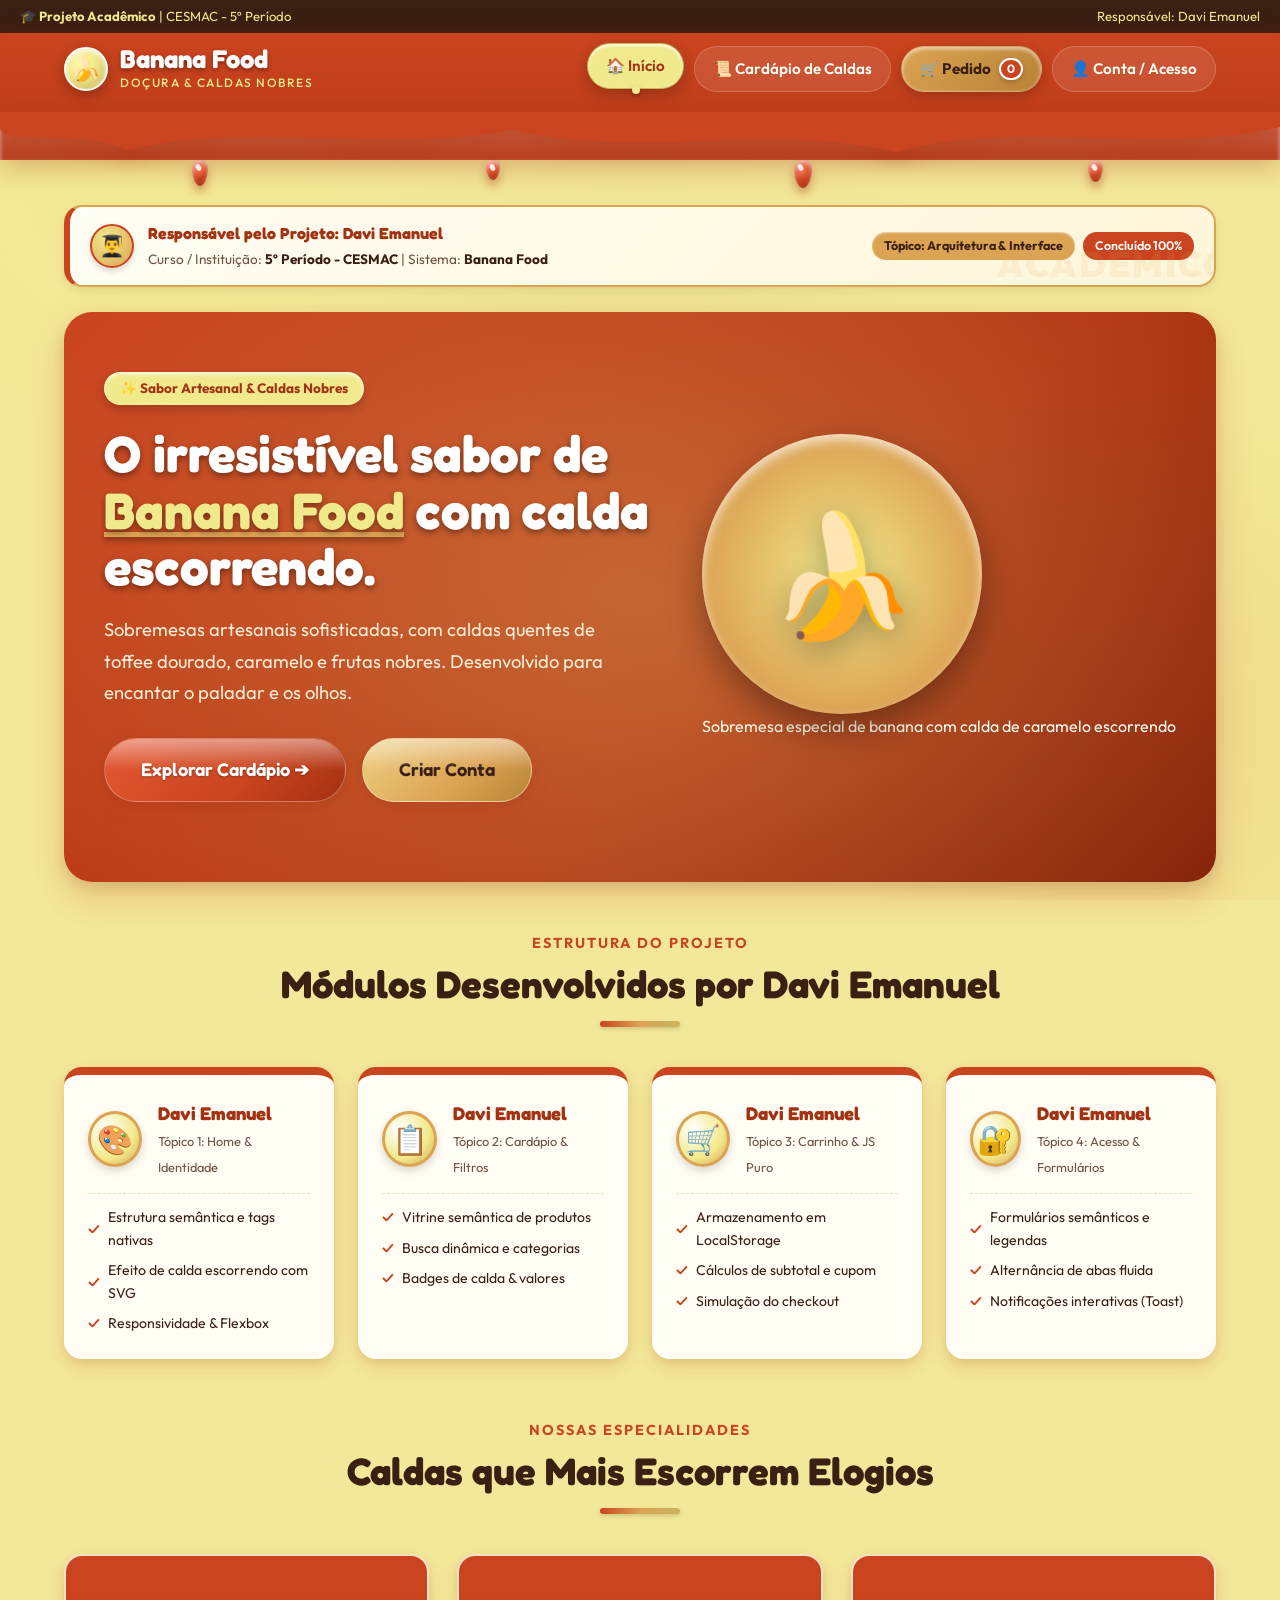
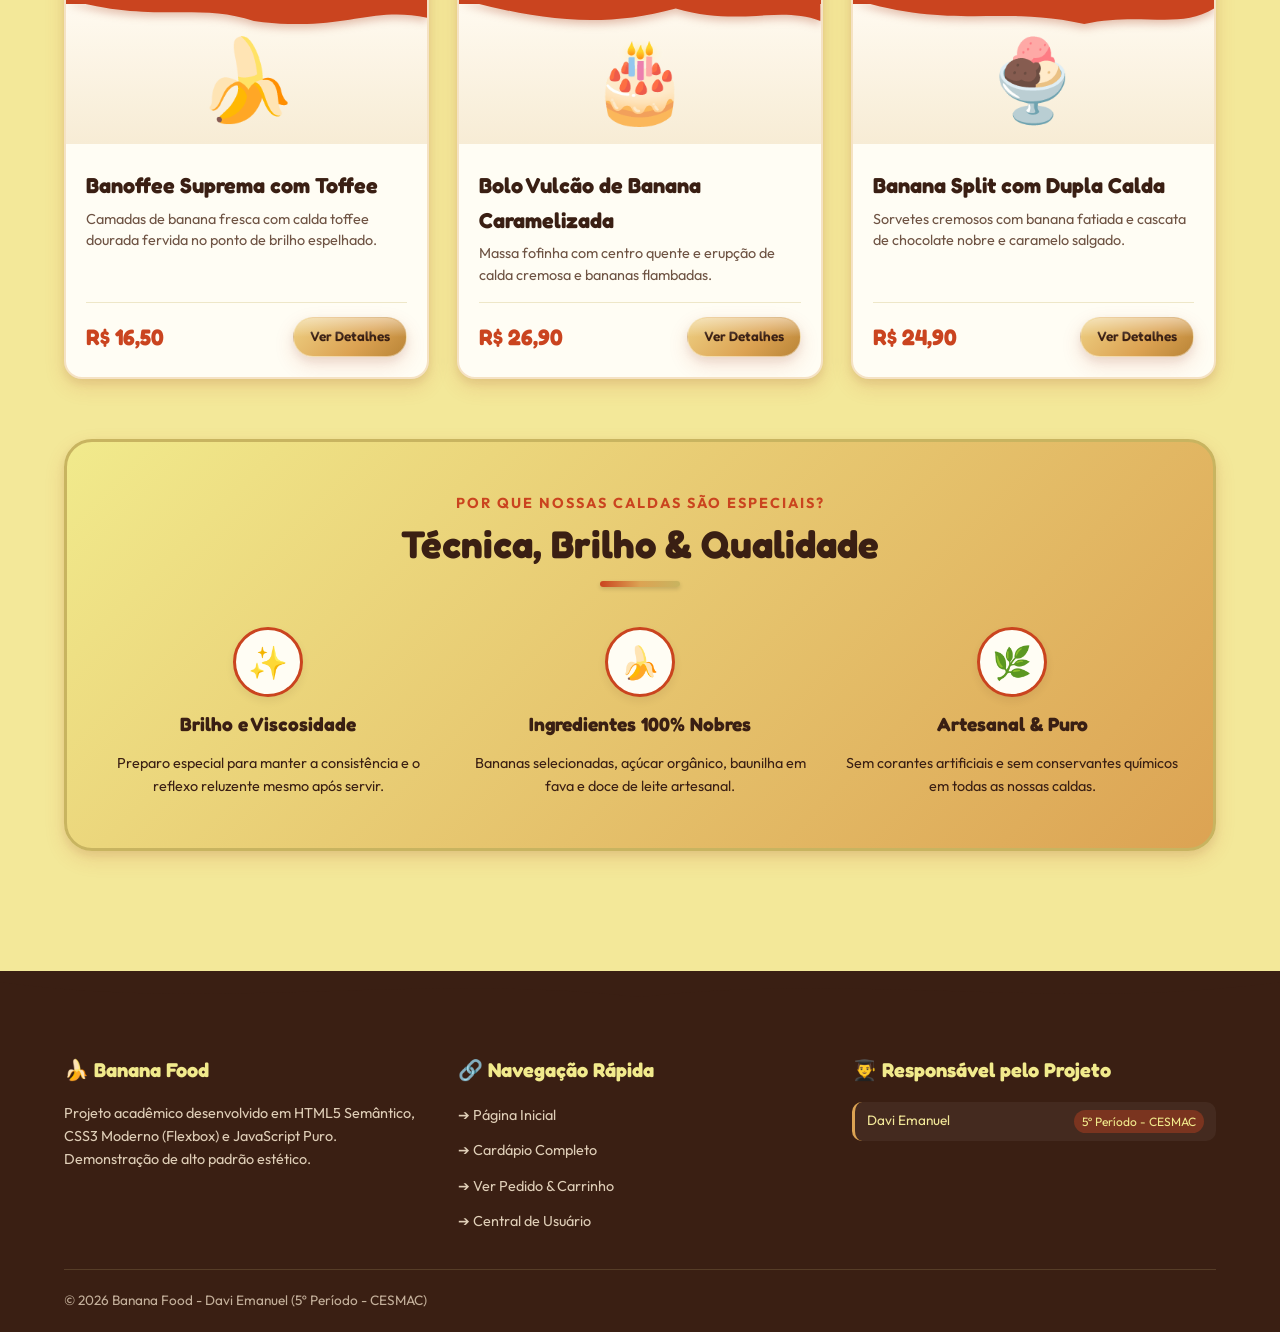
==== commit 4e096586: "Update text content in index.html" ====
--- a/index.html
+++ b/index.html
@@ -92,11 +92,11 @@
                 </p>
                 <div class="hero-acoes">
                     <a href="menu.html" class="btn btn-primary btn-lg">Explorar Cardápio ➔</a>
-                    <a href="login-cadastro.html" class="btn btn-secondary btn-lg">Criar Conta Visual</a>
+                    <a href="login-cadastro.html" class="btn btn-secondary btn-lg">Criar Conta</a>
                 </div>
             </div>
 
-            <figure class="hero-visual">
+            <figure class="hero- ">
                 <div class="hero-disco-calda">
                     <span class="emoji-principal" role="img" aria-label="Banana com Calda">🍌</span>
                 </div>
@@ -117,7 +117,7 @@
                         <span class="responsavel-foto-box" role="img" aria-label="Layout">🎨</span>
                         <div class="responsavel-identificacao">
                             <h3>Davi Emanuel</h3>
-                            <span>Tópico 1: Home & Identidade Visual</span>
+                            <span>Tópico 1: Home & Identidade  </span>
                         </div>
                     </header>
                     <ul class="card-responsavel-tarefas">
@@ -153,7 +153,7 @@
                     <ul class="card-responsavel-tarefas">
                         <li><span class="icone-check">✓</span> Armazenamento em LocalStorage</li>
                         <li><span class="icone-check">✓</span> Cálculos de subtotal e cupom</li>
-                        <li><span class="icone-check">✓</span> Simulação do checkout visual</li>
+                        <li><span class="icone-check">✓</span> Simulação do checkout  </li>
                     </ul>
                 </article>
 
@@ -289,7 +289,7 @@
                     <h3>🍌 Banana Food</h3>
                     <p>
                         Projeto acadêmico desenvolvido em HTML5 Semântico, CSS3 Moderno (Flexbox) e JavaScript Puro.
-                        Demonstração visual de alto padrão estético.
+                        Demonstração   de alto padrão estético.
                     </p>
                 </section>
 
@@ -323,4 +323,4 @@
     <script src="js/script.js"></script>
 </body>
 
-</html>+</html>
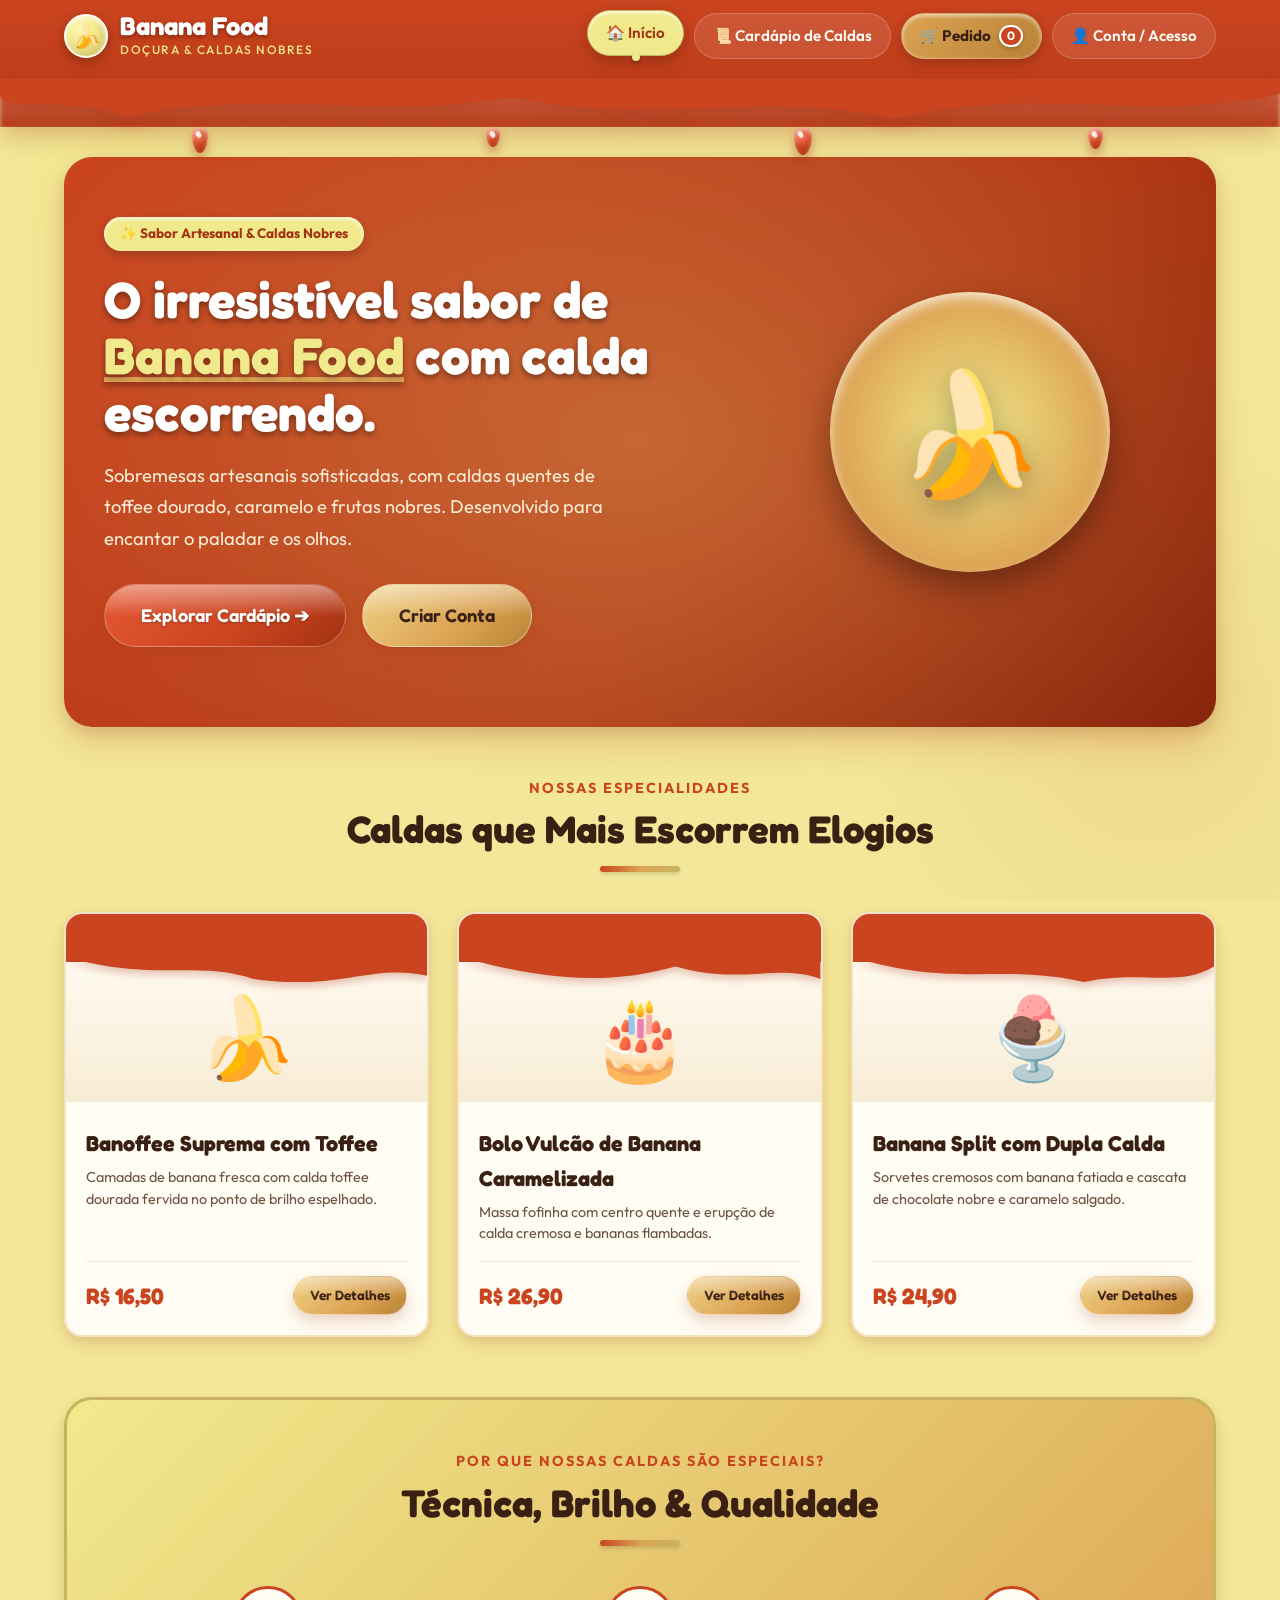
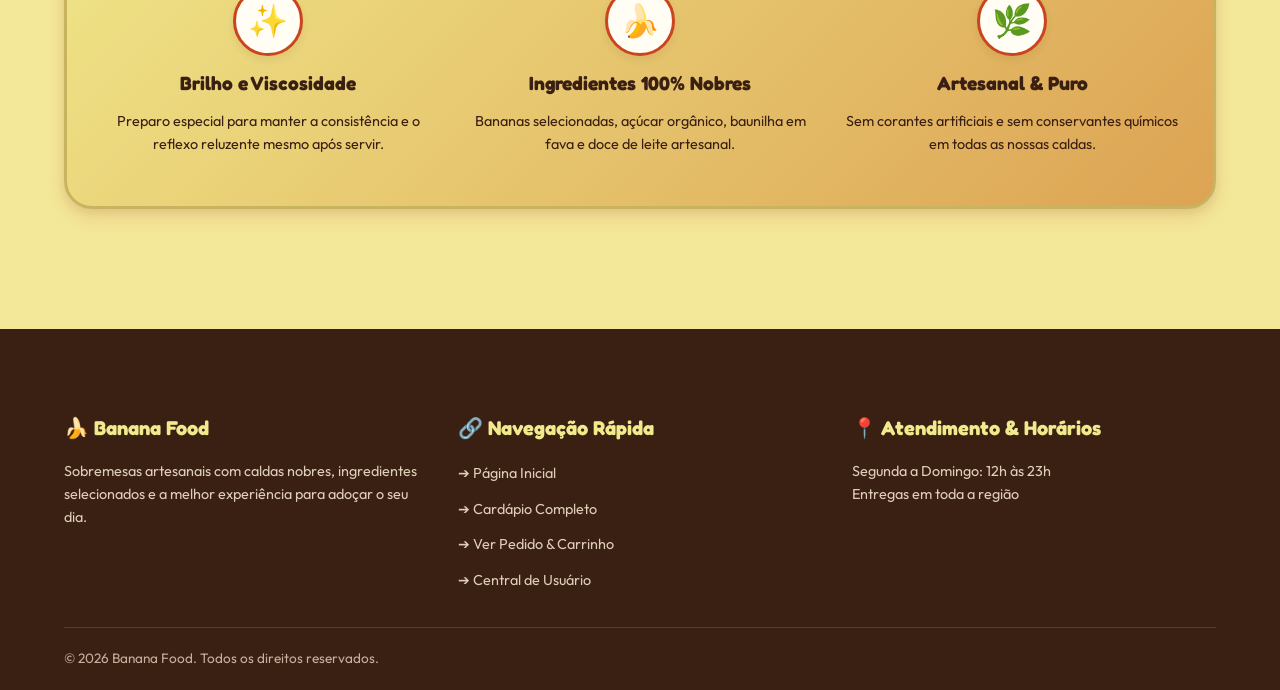
==== commit 8f63f53a: "refactor: remover identificacao academica e avisos de demonstracao visual" ====
--- a/index.html
+++ b/index.html
@@ -5,20 +5,15 @@
     <meta charset="UTF-8">
     <meta name="viewport" content="width=device-width, initial-scale=1.0">
     <meta name="description"
-        content="Banana Food: Projeto Acadêmico CESMAC - Sobremesas com calda escorrendo, brilho e sombras.">
-    <title>Banana Food | Projeto Acadêmico CESMAC</title>
+        content="Banana Food: Sobremesas artesanais sofisticadas com caldas quentes e ingredientes nobres.">
+    <title>Banana Food | Sobremesas & Caldas Nobres</title>
     <link rel="stylesheet" href="css/style.css">
     <link rel="stylesheet" href="css/index.css">
 </head>
 
 <body>
 
-    <aside class="topo-academico" aria-label="Identificação Acadêmica">
-        <span>🎓 <strong>Projeto Acadêmico</strong> | CESMAC - 5º Período</span>
-        <aside>
-            <span>Responsável: Davi Emanuel</span>
-        </aside>
-    </aside>
+
 
     <header class="site-header">
         <div class="header-conteudo">
@@ -65,20 +60,7 @@
 
     <main class="conteudo-principal">
 
-        <aside class="cartao-responsavel" aria-label="Responsável pelo Projeto">
-            <div class="responsavel-info">
-                <span class="responsavel-avatar" role="img" aria-label="Davi Emanuel">👨‍🎓</span>
-                <div class="responsavel-detalhes">
-                    <h4>Responsável pelo Projeto: Davi Emanuel</h4>
-                    <p>Curso / Instituição: <strong>5º Período - CESMAC</strong> | Sistema: <strong>Banana Food</strong>
-                    </p>
-                </div>
-            </div>
-            <div class="responsavel-tags">
-                <span class="tag-topico">Tópico: Arquitetura & Interface</span>
-                <span class="tag-status">Concluído 100%</span>
-            </div>
-        </aside>
+
 
         <section class="hero-banner" aria-labelledby="titulo-hero">
             <div class="hero-conteudo">
@@ -96,7 +78,7 @@
                 </div>
             </div>
 
-            <figure class="hero- ">
+            <figure class="hero-visual">
                 <div class="hero-disco-calda">
                     <span class="emoji-principal" role="img" aria-label="Banana com Calda">🍌</span>
                 </div>
@@ -104,75 +86,7 @@
             </figure>
         </section>
 
-        <section class="secao-academicos" aria-labelledby="titulo-academicos">
-            <header class="secao-cabecalho">
-                <span class="secao-subtitulo">Estrutura do Projeto</span>
-                <h2 class="secao-titulo" id="titulo-academicos">Módulos Desenvolvidos por Davi Emanuel</h2>
-                <div class="secao-divisor" aria-hidden="true"></div>
-            </header>
-
-            <div class="grid-responsaveis">
-                <article class="card-responsavel-projeto">
-                    <header class="card-responsavel-header">
-                        <span class="responsavel-foto-box" role="img" aria-label="Layout">🎨</span>
-                        <div class="responsavel-identificacao">
-                            <h3>Davi Emanuel</h3>
-                            <span>Tópico 1: Home & Identidade  </span>
-                        </div>
-                    </header>
-                    <ul class="card-responsavel-tarefas">
-                        <li><span class="icone-check">✓</span> Estrutura semântica e tags nativas</li>
-                        <li><span class="icone-check">✓</span> Efeito de calda escorrendo com SVG</li>
-                        <li><span class="icone-check">✓</span> Responsividade & Flexbox</li>
-                    </ul>
-                </article>
-
-                <article class="card-responsavel-projeto">
-                    <header class="card-responsavel-header">
-                        <span class="responsavel-foto-box" role="img" aria-label="Cardápio">📋</span>
-                        <div class="responsavel-identificacao">
-                            <h3>Davi Emanuel</h3>
-                            <span>Tópico 2: Cardápio & Filtros</span>
-                        </div>
-                    </header>
-                    <ul class="card-responsavel-tarefas">
-                        <li><span class="icone-check">✓</span> Vitrine semântica de produtos</li>
-                        <li><span class="icone-check">✓</span> Busca dinâmica e categorias</li>
-                        <li><span class="icone-check">✓</span> Badges de calda & valores</li>
-                    </ul>
-                </article>
-
-                <article class="card-responsavel-projeto">
-                    <header class="card-responsavel-header">
-                        <span class="responsavel-foto-box" role="img" aria-label="Carrinho">🛒</span>
-                        <div class="responsavel-identificacao">
-                            <h3>Davi Emanuel</h3>
-                            <span>Tópico 3: Carrinho & JS Puro</span>
-                        </div>
-                    </header>
-                    <ul class="card-responsavel-tarefas">
-                        <li><span class="icone-check">✓</span> Armazenamento em LocalStorage</li>
-                        <li><span class="icone-check">✓</span> Cálculos de subtotal e cupom</li>
-                        <li><span class="icone-check">✓</span> Simulação do checkout  </li>
-                    </ul>
-                </article>
-
-                <article class="card-responsavel-projeto">
-                    <header class="card-responsavel-header">
-                        <span class="responsavel-foto-box" role="img" aria-label="Autenticação">🔐</span>
-                        <div class="responsavel-identificacao">
-                            <h3>Davi Emanuel</h3>
-                            <span>Tópico 4: Acesso & Formulários</span>
-                        </div>
-                    </header>
-                    <ul class="card-responsavel-tarefas">
-                        <li><span class="icone-check">✓</span> Formulários semânticos e legendas</li>
-                        <li><span class="icone-check">✓</span> Alternância de abas fluida</li>
-                        <li><span class="icone-check">✓</span> Notificações interativas (Toast)</li>
-                    </ul>
-                </article>
-            </div>
-        </section>
+
 
         <section class="secao-destaques" aria-labelledby="titulo-destaques">
             <header class="secao-cabecalho">
@@ -288,8 +202,7 @@
                 <section class="footer-coluna">
                     <h3>🍌 Banana Food</h3>
                     <p>
-                        Projeto acadêmico desenvolvido em HTML5 Semântico, CSS3 Moderno (Flexbox) e JavaScript Puro.
-                        Demonstração   de alto padrão estético.
+                        Sobremesas artesanais com caldas nobres, ingredientes selecionados e a melhor experiência para adoçar o seu dia.
                     </p>
                 </section>
 
@@ -304,18 +217,13 @@
                 </nav>
 
                 <section class="footer-coluna">
-                    <h3>👨‍🎓 Responsável pelo Projeto</h3>
-                    <div class="footer-autores">
-                        <div class="autor-item">
-                            <span>Davi Emanuel</span>
-                            <span class="funcao">5º Período - CESMAC</span>
-                        </div>
-                    </div>
+                    <h3>📍 Atendimento & Horários</h3>
+                    <p>Segunda a Domingo: 12h às 23h<br>Entregas em toda a região</p>
                 </section>
             </div>
 
             <div class="footer-inferior">
-                <p>© 2026 Banana Food - Davi Emanuel (5º Período - CESMAC)</p>
+                <p>© 2026 Banana Food. Todos os direitos reservados.</p>
             </div>
         </div>
     </footer>
@@ -323,4 +231,4 @@
     <script src="js/script.js"></script>
 </body>
 
-</html>
+</html>
--- a/css/style.css
+++ b/css/style.css
@@ -32,6 +32,18 @@
     --radius-pill: 9999px;
     --transition-normal: all 0.3s cubic-bezier(0.25, 0.8, 0.25, 1);
     --transition-bounce: all 0.4s cubic-bezier(0.34, 1.56, 0.64, 1);
+}
+
+.sr-only {
+    position: absolute;
+    width: 1px;
+    height: 1px;
+    padding: 0;
+    margin: -1px;
+    overflow: hidden;
+    clip: rect(0, 0, 0, 0);
+    white-space: nowrap;
+    border: 0;
 }
 
 * {
@@ -391,7 +403,7 @@
 }
 
 .cartao-responsavel::after {
-    content: 'ACADÊMICO';
+    content: '';
     position: absolute;
     right: -20px;
     bottom: -8px;
